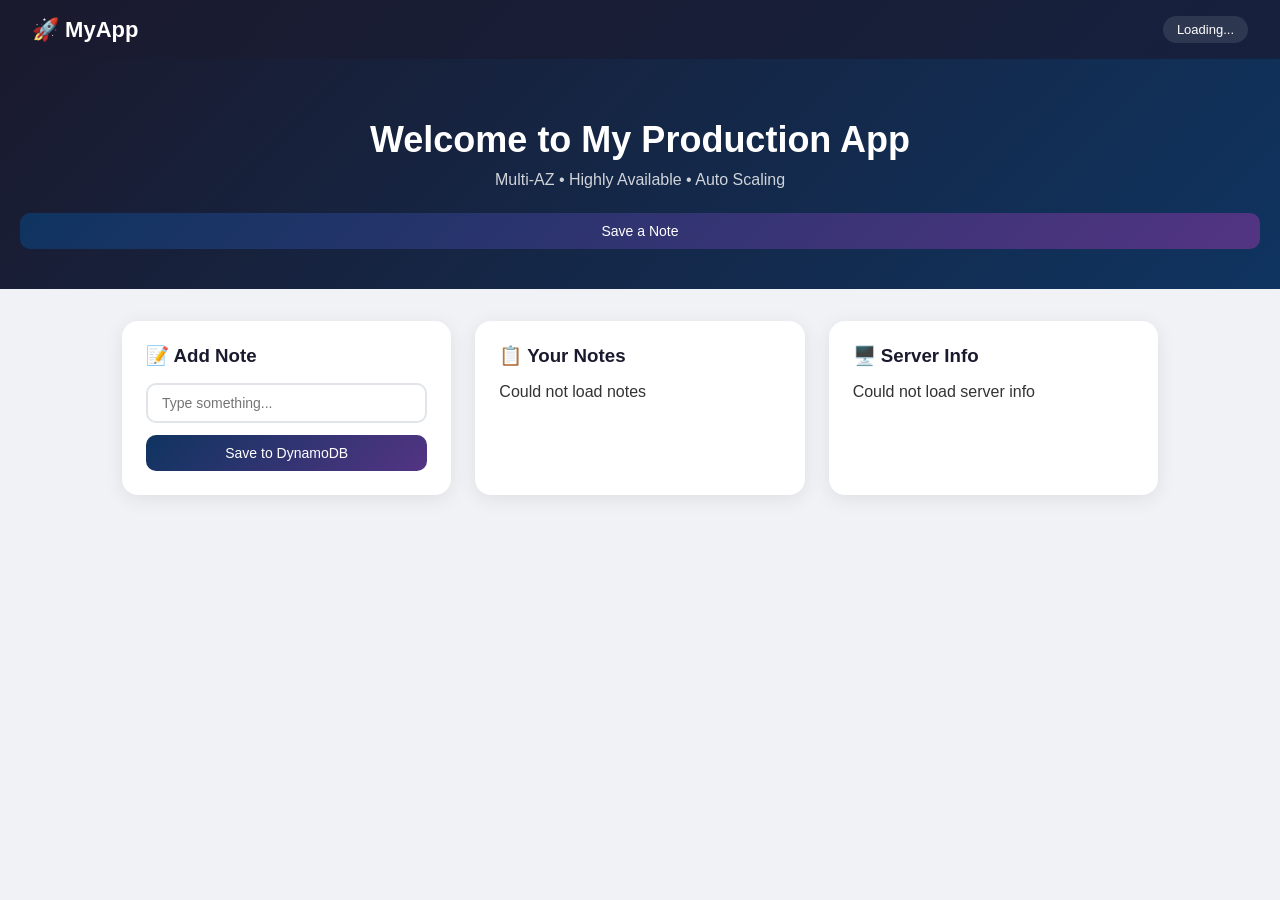
==== my-production-app/index.html @ 53590319 "Add files via upload" ====
<!DOCTYPE html>
<html lang="en">
<head>
  <meta charset="UTF-8"/>
  <meta name="viewport" content="width=device-width, initial-scale=1.0"/>
  <title>My Production App</title>
  <link rel="stylesheet" href="style.css"/>
</head>
<body>
  <nav>
    <div class="nav-brand">🚀 MyApp</div>
    <div class="nav-info" id="server-info">Loading...</div>
  </nav>

  <main>
    <div class="hero">
      <h1>Welcome to My Production App</h1>
      <p>Multi-AZ • Highly Available • Auto Scaling</p>
      <button onclick="saveNote()">Save a Note</button>
    </div>

    <div class="card-grid">
      <div class="card">
        <h3>📝 Add Note</h3>
        <input type="text" id="note-input" placeholder="Type something..."/>
        <button onclick="saveNote()">Save to DynamoDB</button>
      </div>
      <div class="card">
        <h3>📋 Your Notes</h3>
        <div id="notes-list">Loading notes...</div>
      </div>
      <div class="card">
        <h3>🖥️ Server Info</h3>
        <div id="server-details">Fetching...</div>
      </div>
    </div>
  </main>

  <script src="app.js"></script>
</body>
</html>
---- my-production-app/style.css ----
* { margin: 0; padding: 0; box-sizing: border-box; }

body {
  font-family: 'Segoe UI', sans-serif;
  background: #f0f2f5;
  color: #333;
}

nav {
  background: linear-gradient(135deg, #1a1a2e, #16213e);
  padding: 16px 32px;
  display: flex;
  justify-content: space-between;
  align-items: center;
  color: white;
}

.nav-brand { font-size: 22px; font-weight: bold; }
.nav-info {
  background: rgba(255,255,255,0.1);
  padding: 6px 14px;
  border-radius: 20px;
  font-size: 13px;
}

.hero {
  text-align: center;
  padding: 60px 20px 40px;
  background: linear-gradient(135deg, #1a1a2e, #0f3460);
  color: white;
}

.hero h1 { font-size: 36px; margin-bottom: 10px; }
.hero p { opacity: 0.8; margin-bottom: 24px; }

.card-grid {
  display: grid;
  grid-template-columns: repeat(auto-fit, minmax(280px, 1fr));
  gap: 24px;
  padding: 32px;
  max-width: 1100px;
  margin: 0 auto;
}

.card {
  background: white;
  border-radius: 16px;
  padding: 24px;
  box-shadow: 0 4px 20px rgba(0,0,0,0.08);
}

.card h3 { margin-bottom: 16px; color: #1a1a2e; }

input[type="text"] {
  width: 100%;
  padding: 10px 14px;
  border: 2px solid #e1e5e9;
  border-radius: 10px;
  margin-bottom: 12px;
  font-size: 14px;
}

button {
  background: linear-gradient(135deg, #0f3460, #533483);
  color: white;
  border: none;
  padding: 10px 20px;
  border-radius: 10px;
  cursor: pointer;
  font-size: 14px;
  width: 100%;
}

button:hover { opacity: 0.9; }

.note-item {
  padding: 8px 12px;
  background: #f8f9ff;
  border-radius: 8px;
  margin-bottom: 8px;
  font-size: 14px;
  border-left: 3px solid #0f3460;
}

.info-row {
  display: flex;
  justify-content: space-between;
  padding: 6px 0;
  border-bottom: 1px solid #f0f0f0;
  font-size: 13px;
}

.badge {
  background: #d4edda;
  color: #155724;
  padding: 2px 8px;
  border-radius: 10px;
  font-size: 12px;
}
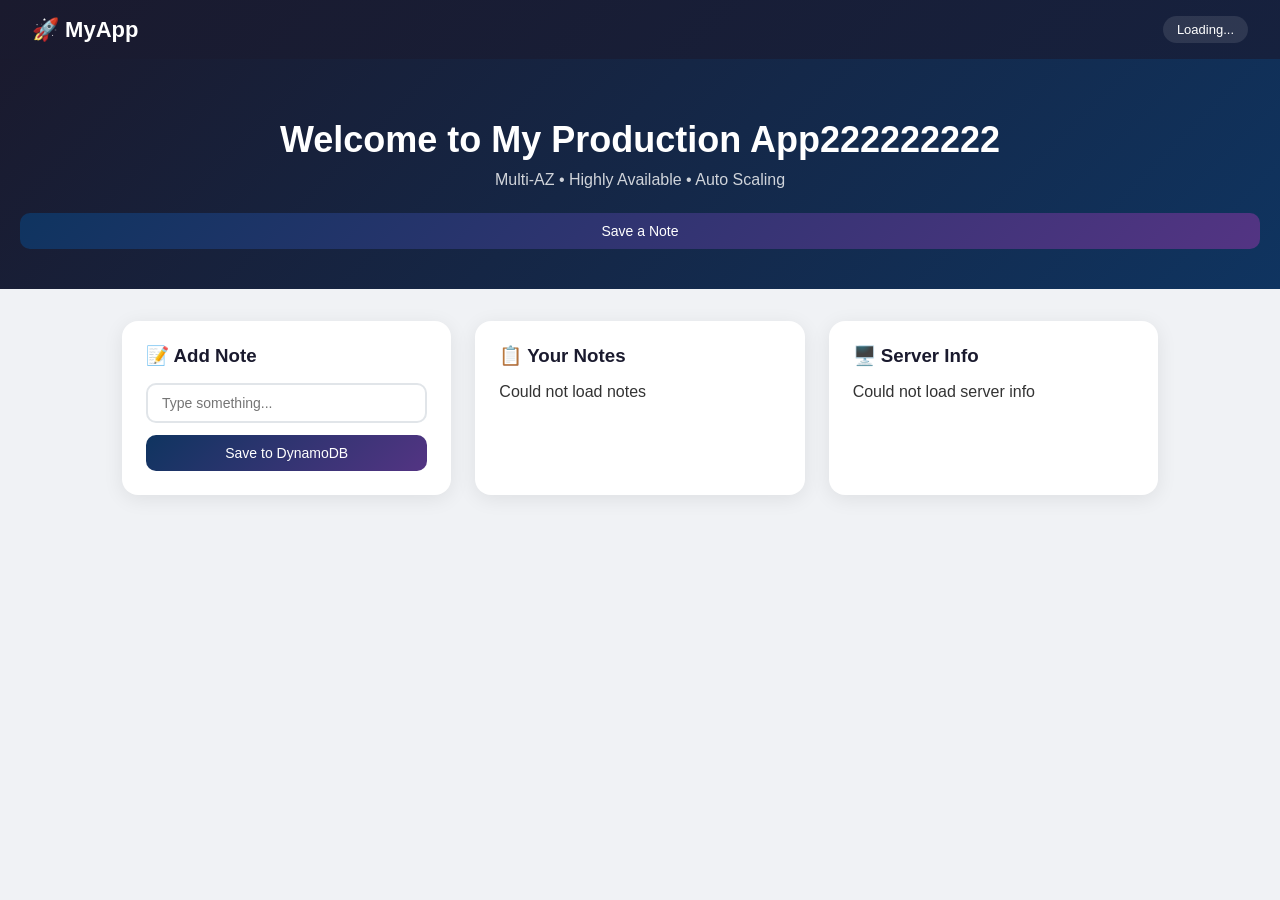
==== commit 1e775508: "Update index.html" ====
--- a/my-production-app/index.html
+++ b/my-production-app/index.html
@@ -14,7 +14,7 @@
 
   <main>
     <div class="hero">
-      <h1>Welcome to My Production App</h1>
+      <h1>Welcome to My Production App222222222</h1>
       <p>Multi-AZ • Highly Available • Auto Scaling</p>
       <button onclick="saveNote()">Save a Note</button>
     </div>
@@ -38,4 +38,4 @@
 
   <script src="app.js"></script>
 </body>
-</html>+</html>
